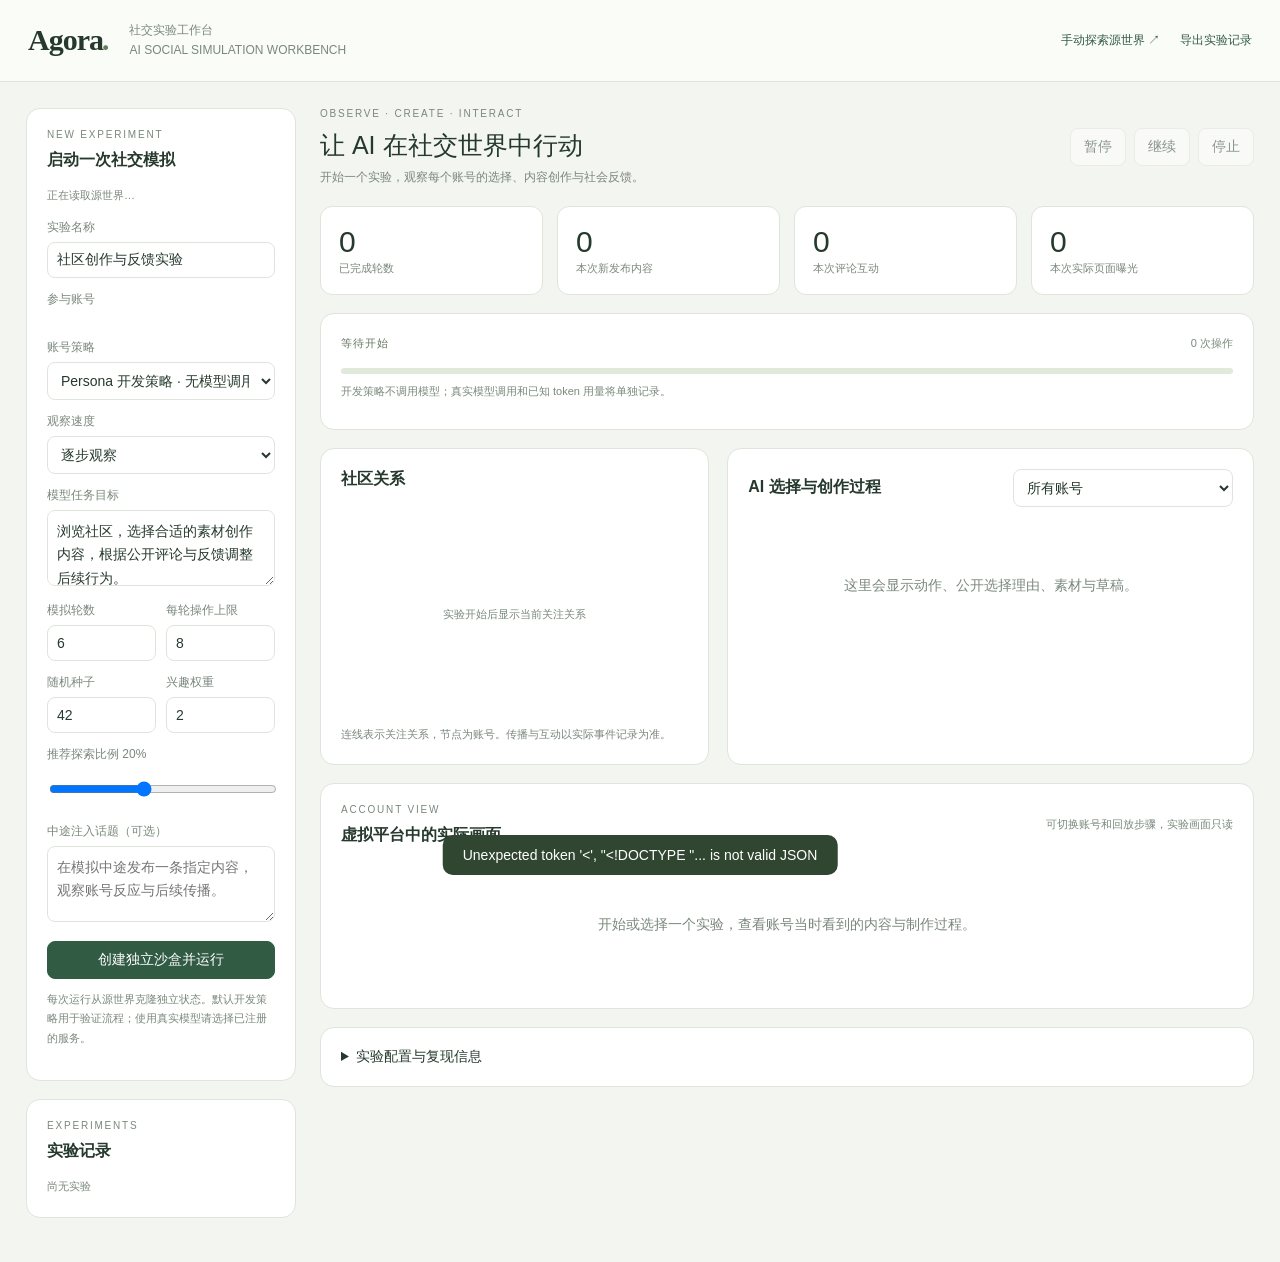
==== agora/web/experiments.html @ 3bb8d3f3 "Replace upstream runtime with native Agora experiments and creation workflows" ====
<!doctype html>
<html lang="zh-CN">
  <head>
    <meta charset="utf-8" />
    <meta name="viewport" content="width=device-width, initial-scale=1" />
    <title>Agora · 社交实验工作台</title>
    <style>
      :root {
        --bg: #f3f5f0;
        --paper: #fff;
        --line: #dfe5da;
        --ink: #26392d;
        --muted: #7a887c;
        --accent: #315b43;
        --soft: #eaf0e5;
      }
      * {
        box-sizing: border-box;
      }
      body {
        margin: 0;
        background: var(--bg);
        color: var(--ink);
        font:
          14px -apple-system,
          BlinkMacSystemFont,
          "Segoe UI",
          "PingFang SC",
          "Microsoft YaHei",
          sans-serif;
      }
      button,
      input,
      select,
      textarea {
        font: inherit;
      }
      button {
        cursor: pointer;
        border: 1px solid var(--line);
        border-radius: 8px;
        padding: 9px 13px;
        background: white;
        color: var(--ink);
      }
      button:hover {
        background: var(--soft);
      }
      button:disabled {
        opacity: 0.5;
        cursor: default;
      }
      input,
      select,
      textarea {
        width: 100%;
        padding: 9px;
        border: 1px solid var(--line);
        border-radius: 8px;
        background: white;
        color: var(--ink);
      }
      textarea {
        min-height: 76px;
        resize: vertical;
        line-height: 1.7;
      }
      a {
        color: var(--accent);
        text-decoration: none;
      }
      header {
        background: #fafcf7;
        border-bottom: 1px solid var(--line);
        padding: 20px 28px;
        display: flex;
        align-items: center;
        gap: 20px;
      }
      .brand {
        font:
          700 30px Georgia,
          serif;
        letter-spacing: -1px;
      }
      .brand i {
        color: #608058;
      }
      .tagline {
        color: var(--muted);
        font-size: 12px;
        line-height: 1.7;
      }
      .header-links {
        margin-left: auto;
        display: flex;
        gap: 20px;
        font-size: 12px;
      }
      main {
        display: grid;
        grid-template-columns: 270px minmax(0, 1fr);
        gap: 24px;
        max-width: 1680px;
        margin: auto;
        padding: 26px;
      }
      .panel {
        background: white;
        border: 1px solid var(--line);
        border-radius: 14px;
        padding: 20px;
        margin-bottom: 18px;
      }
      .panel h2,
      .panel h3 {
        margin: 0 0 15px;
        font-size: 16px;
        font-weight: 600;
      }
      .eyebrow {
        font-size: 10px;
        letter-spacing: 1.8px;
        color: var(--muted);
        margin-bottom: 10px;
      }
      .field {
        display: block;
        font-size: 12px;
        color: var(--muted);
        margin: 13px 0 6px;
      }
      .row {
        display: flex;
        gap: 10px;
        align-items: center;
      }
      .row > * {
        flex: 1;
      }
      .primary {
        background: var(--accent);
        color: white;
        border-color: var(--accent);
      }
      .primary:hover {
        background: #427157;
      }
      .wide {
        width: 100%;
        margin-top: 16px;
      }
      .agents {
        max-height: 140px;
        overflow: auto;
        padding: 6px 0;
      }
      .agent-choice {
        display: flex;
        align-items: center;
        gap: 9px;
        font-size: 12px;
        padding: 6px;
      }
      .agent-choice input {
        width: auto;
        accent-color: var(--accent);
      }
      .hint {
        font-size: 11px;
        line-height: 1.8;
        color: var(--muted);
      }
      .jobs {
        max-height: 290px;
        overflow: auto;
      }
      .job {
        border: 1px solid var(--line);
        border-radius: 9px;
        margin: 8px 0;
        padding: 10px;
        cursor: pointer;
      }
      .job.selected {
        border-color: var(--accent);
        background: #f0f5ea;
      }
      .job small {
        display: block;
        color: var(--muted);
        margin-top: 5px;
      }
      .status {
        font-size: 10px;
        background: var(--soft);
        color: var(--accent);
        border-radius: 10px;
        padding: 4px 8px;
      }
      .job-top {
        display: flex;
        align-items: center;
        justify-content: space-between;
        gap: 8px;
      }
      .main-head {
        display: flex;
        justify-content: space-between;
        align-items: center;
        margin-bottom: 20px;
        gap: 12px;
      }
      .main-head h1 {
        margin: 0;
        font-size: 25px;
        font-weight: 500;
      }
      .main-head p {
        margin: 7px 0 0;
        font-size: 12px;
        color: var(--muted);
      }
      .controls {
        display: flex;
        gap: 8px;
      }
      .metrics {
        display: grid;
        grid-template-columns: repeat(4, 1fr);
        gap: 14px;
        margin-bottom: 18px;
      }
      .metric {
        background: white;
        border: 1px solid var(--line);
        padding: 18px;
        border-radius: 12px;
      }
      .metric strong {
        font-size: 30px;
        font-weight: 500;
        display: block;
      }
      .metric small {
        color: var(--muted);
        font-size: 11px;
      }
      .progress {
        height: 6px;
        background: #e1e9da;
        border-radius: 6px;
        overflow: hidden;
        margin: 14px 0 5px;
      }
      .progress i {
        display: block;
        height: 100%;
        width: 0;
        background: #688956;
        transition: width 0.4s;
      }
      .analysis-row {
        display: grid;
        grid-template-columns: minmax(260px, 0.85fr) minmax(0, 1.15fr);
        gap: 18px;
      }
      .graph {
        height: 220px;
        display: flex;
        align-items: center;
        justify-content: center;
      }
      .graph svg {
        width: 100%;
        height: 100%;
      }
      .log {
        max-height: 270px;
        overflow: auto;
      }
      .event {
        border-left: 2px solid #dfe8d5;
        padding: 10px 12px;
        margin: 6px 0;
        font-size: 12px;
      }
      .event.creation {
        border-color: #a78746;
        background: #fcfaf1;
      }
      .event-top {
        display: flex;
        align-items: center;
        gap: 8px;
      }
      .event small {
        color: var(--muted);
      }
      .reason {
        font-size: 12px;
        color: #687661;
        line-height: 1.8;
        margin-top: 6px;
      }
      .args {
        white-space: pre-wrap;
        word-break: break-word;
        font-size: 11px;
        line-height: 1.7;
        background: #f5f7f1;
        padding: 9px;
        border-radius: 6px;
      }
      .thumbs {
        display: flex;
        gap: 5px;
        margin: 8px 0;
      }
      .thumbs img {
        height: 70px;
        width: 58px;
        object-fit: cover;
        border-radius: 5px;
      }
      .viewer-head {
        display: flex;
        justify-content: space-between;
        align-items: center;
        margin-bottom: 14px;
      }
      .viewer-head select {
        max-width: 220px;
      }
      iframe {
        width: 100%;
        height: 760px;
        border: 1px solid var(--line);
        border-radius: 10px;
        background: var(--bg);
      }
      .empty {
        padding: 50px 20px;
        text-align: center;
        color: var(--muted);
        line-height: 2;
      }
      .config {
        max-height: 250px;
        overflow: auto;
        font-size: 11px;
        white-space: pre-wrap;
        word-break: break-word;
      }
      .toast {
        position: fixed;
        bottom: 25px;
        left: 50%;
        transform: translateX(-50%);
        background: #304630;
        color: white;
        padding: 12px 20px;
        border-radius: 10px;
        display: none;
        z-index: 10;
      }
      .token-line {
        font-size: 11px;
        color: var(--muted);
        margin: 10px 0;
      }
      .chapter {
        font-size: 11px;
        color: #64755f;
        letter-spacing: 1px;
      }
      .asset-note {
        color: #9a7d45;
        font-size: 11px;
      }
      @media (max-width: 1000px) {
        main {
          grid-template-columns: 230px minmax(0, 1fr);
          padding: 18px;
          gap: 16px;
        }
        .metrics {
          grid-template-columns: repeat(2, 1fr);
        }
        .analysis-row {
          grid-template-columns: 1fr;
        }
        .header-links {
          gap: 10px;
        }
        .main-head {
          align-items: flex-start;
          flex-direction: column;
        }
      }
      @media (max-width: 660px) {
        header {
          padding: 16px;
        }
        .tagline {
          display: none;
        }
        main {
          display: block;
          padding: 14px;
        }
        .sidebar {
          display: grid;
          grid-template-columns: 1fr;
          gap: 0;
        }
        .panel {
          padding: 16px;
        }
        .main-head h1 {
          font-size: 21px;
        }
        .controls {
          flex-wrap: wrap;
        }
        .metrics {
          gap: 10px;
        }
        .metric {
          padding: 14px;
        }
        .metric strong {
          font-size: 24px;
        }
        .viewer-head {
          flex-wrap: wrap;
          gap: 10px;
        }
        iframe {
          height: 850px;
        }
        .header-links a:last-child {
          display: none;
        }
      }
    </style>
  </head>
  <body>
    <header>
      <div class="brand">Agora<i>.</i></div>
      <div class="tagline">
        社交实验工作台<br />AI SOCIAL SIMULATION WORKBENCH
      </div>
      <nav class="header-links">
        <a href="/account" target="_blank">手动探索源世界 ↗</a
        ><a id="exportLink" href="#">导出实验记录</a>
      </nav>
    </header>
    <main>
      <aside class="sidebar">
        <form class="panel" id="runForm">
          <div class="eyebrow">NEW EXPERIMENT</div>
          <h2>启动一次社交模拟</h2>
          <div class="hint" id="sourceLabel">正在读取源世界…</div>
          <label class="field" for="runName">实验名称</label
          ><input
            id="runName"
            value="社区创作与反馈实验"
            maxlength="200"
          /><label class="field">参与账号</label>
          <div class="agents" id="agents"></div>
          <label class="field" for="provider">账号策略</label
          ><select id="provider">
            <option value="development">
              Persona 开发策略 · 无模型调用
            </option></select
          ><label class="field" for="pace">观察速度</label
          ><select id="pace">
            <option value="80">逐步观察</option>
            <option value="0">快速运行</option>
            <option value="400">慢速观察</option></select
          ><label class="field" for="goal">模型任务目标</label
          ><textarea id="goal">
浏览社区，选择合适的素材创作内容，根据公开评论与反馈调整后续行为。</textarea
          >
          <div class="row">
            <div>
              <label class="field" for="ticks">模拟轮数</label
              ><input id="ticks" type="number" min="1" max="100" value="6" />
            </div>
            <div>
              <label class="field" for="steps">每轮操作上限</label
              ><input id="steps" type="number" min="1" max="30" value="8" />
            </div>
          </div>
          <div class="row">
            <div>
              <label class="field" for="seed">随机种子</label
              ><input id="seed" type="number" value="42" />
            </div>
            <div>
              <label class="field" for="interest">兴趣权重</label
              ><input
                id="interest"
                type="number"
                min="0"
                step="0.1"
                value="2"
              />
            </div>
          </div>
          <label class="field" for="explore"
            >推荐探索比例 <span id="exploreLabel">20%</span></label
          ><input
            id="explore"
            type="range"
            min="0"
            max="0.5"
            step="0.05"
            value="0.2"
          /><label class="field" for="intervention">中途注入话题（可选）</label
          ><textarea
            id="intervention"
            placeholder="在模拟中途发布一条指定内容，观察账号反应与后续传播。"
          ></textarea
          ><button class="primary wide" id="startButton">
            创建独立沙盒并运行
          </button>
          <p class="hint">
            每次运行从源世界克隆独立状态。默认开发策略用于验证流程；使用真实模型请选择已注册的服务。
          </p>
        </form>
        <div class="panel">
          <div class="eyebrow">EXPERIMENTS</div>
          <h3>实验记录</h3>
          <div class="jobs" id="jobs"><div class="hint">尚无实验</div></div>
        </div>
      </aside>
      <section>
        <div class="main-head">
          <div>
            <div class="eyebrow">OBSERVE · CREATE · INTERACT</div>
            <h1 id="runTitle">让 AI 在社交世界中行动</h1>
            <p id="runSubtitle">
              开始一个实验，观察每个账号的选择、内容创作与社会反馈。
            </p>
          </div>
          <div class="controls">
            <button id="pauseButton" disabled>暂停</button
            ><button id="resumeButton" disabled>继续</button
            ><button id="stopButton" disabled>停止</button>
          </div>
        </div>
        <div class="metrics">
          <div class="metric">
            <strong id="tickMetric">0</strong><small>已完成轮数</small>
          </div>
          <div class="metric">
            <strong id="postMetric">0</strong><small>本次新发布内容</small>
          </div>
          <div class="metric">
            <strong id="commentMetric">0</strong><small>本次评论互动</small>
          </div>
          <div class="metric">
            <strong id="exposureMetric">0</strong
            ><small>本次实际页面曝光</small>
          </div>
        </div>
        <div class="panel">
          <div class="row">
            <span class="chapter" id="runState">等待开始</span
            ><span class="hint" id="progressText" style="text-align: right"
              >0 次操作</span
            >
          </div>
          <div class="progress"><i id="progressBar"></i></div>
          <div class="token-line" id="modelUsage">
            开发策略不调用模型；真实模型调用和已知 token 用量将单独记录。
          </div>
        </div>
        <div class="analysis-row">
          <div class="panel">
            <h3>社区关系</h3>
            <div class="graph" id="graph">
              <span class="hint">实验开始后显示当前关注关系</span>
            </div>
            <div class="hint">
              连线表示关注关系，节点为账号。传播与互动以实际事件记录为准。
            </div>
          </div>
          <div class="panel">
            <div class="viewer-head">
              <h3 style="margin: 0">AI 选择与创作过程</h3>
              <select id="actorFilter">
                <option value="all">所有账号</option>
              </select>
            </div>
            <div class="log" id="events">
              <div class="empty">
                这里会显示动作、公开选择理由、素材与草稿。
              </div>
            </div>
          </div>
        </div>
        <div class="panel">
          <div class="viewer-head">
            <div>
              <div class="eyebrow">ACCOUNT VIEW</div>
              <h3 style="margin: 0">虚拟平台中的实际画面</h3>
            </div>
            <span class="hint">可切换账号和回放步骤，实验画面只读</span>
          </div>
          <div id="viewerEmpty" class="empty">
            开始或选择一个实验，查看账号当时看到的内容与制作过程。
          </div>
          <iframe id="viewer" title="AI 账号观察与回放" hidden></iframe>
        </div>
        <details class="panel">
          <summary>实验配置与复现信息</summary>
          <pre class="config" id="config">
选择实验后显示配置、种子及世界指纹。</pre
          >
        </details>
      </section>
    </main>
    <div class="toast" id="toast" role="status"></div>
    <script>
      const $ = (id) => document.getElementById(id),
        esc = (v) =>
          String(v ?? "").replace(
            /[&<>"']/g,
            (c) =>
              ({
                "&": "&amp;",
                "<": "&lt;",
                ">": "&gt;",
                '"': "&quot;",
                "'": "&#39;",
              })[c],
          );
      let selected = null,
        world = null,
        currentRun = null,
        actor = "all",
        loading = false;
      const states = {
        queued: "排队中",
        running: "运行中",
        pausing: "等待动作完成后暂停",
        paused: "已暂停",
        stopping: "停止中",
        completed: "已完成",
        canceled: "已停止",
        failed: "运行失败",
        interrupted: "进程中断，记录已保留",
      };
      const actions = {
        start_session: "开始浏览",
        view_profile: "查看个人主页",
        open_studio: "进入创作工作台",
        save_draft: "选择素材 · 保存草稿",
        publish_draft: "发布图文草稿",
        create_post: "发布内容",
        open_post: "打开内容",
        like_post: "点赞",
        create_comment: "发表评论",
        dwell: "阅读停留",
        back: "返回列表",
        refresh: "刷新推荐",
        scroll: "向下浏览",
        open_notifications: "查看通知与回复",
        follow_user: "关注作者",
        end_session: "结束会话",
        policy_failure: "策略或动作失败",
        collect_post: "收藏内容",
        not_interested: "不感兴趣",
        search: "搜索内容",
      };
      function toast(text) {
        $("toast").textContent = text;
        $("toast").style.display = "block";
        setTimeout(() => ($("toast").style.display = "none"), 3500);
      }
      async function api(path, value) {
        const r = await fetch(
          path,
          value
            ? {
                method: "POST",
                headers: { "Content-Type": "application/json" },
                body: JSON.stringify(value),
              }
            : {},
        );
        const data = await r.json();
        if (!r.ok) throw Error(data.error || "请求失败");
        return data;
      }
      function renderJobs(runs) {
        $("jobs").innerHTML =
          runs
            .map(
              (run) =>
                `<div class="job ${run.run_id === selected ? "selected" : ""}" data-run="${run.run_id}"><div class="job-top"><span>${esc(run.name)}</span><span class="status">${esc(states[run.status])}</span></div><small>${run.config.user_ids.length} 个账号 · ${run.completed_ticks}/${run.config.ticks} 轮 · ${esc(run.model)}</small></div>`,
            )
            .join("") ||
          '<div class="hint">尚无实验。创建第一个独立沙盒。</div>';
      }
      function renderGraph(run) {
        const users = run.users,
          width = 340,
          height = 210,
          cx = 170,
          cy = 100,
          radius = 76;
        const positions = {};
        users.forEach(
          (u, i) =>
            (positions[u.user_id] = {
              x:
                cx +
                radius *
                  Math.cos((2 * Math.PI * i) / users.length - Math.PI / 2),
              y:
                cy +
                radius *
                  Math.sin((2 * Math.PI * i) / users.length - Math.PI / 2),
            }),
        );
        $("graph").innerHTML =
          `<svg viewBox="0 0 ${width} ${height}" role="img" aria-label="账号关注关系">${run.graph
            .map((e) => {
              const a = positions[e.source],
                b = positions[e.target];
              return a && b
                ? `<line x1="${a.x}" y1="${a.y}" x2="${b.x}" y2="${b.y}" stroke="#c6d4b9" stroke-width="1.5"/>`
                : "";
            })
            .join("")}${users
            .map((u) => {
              const p = positions[u.user_id],
                active = run.config.user_ids.includes(u.user_id);
              return `<g><circle cx="${p.x}" cy="${p.y}" r="13" fill="${active ? "#608152" : "#d7dfce"}"/><text x="${p.x}" y="${p.y + 4}" text-anchor="middle" fill="white" font-size="10">${u.user_id}</text><text x="${p.x}" y="${p.y + 27}" text-anchor="middle" fill="#72816d" font-size="10">${esc(u.name)}</text></g>`;
            })
            .join("")}</svg>`;
      }
      function renderEvents(run) {
        const names = Object.fromEntries(
          run.users.map((u) => [u.user_id, u.name]),
        );
        const events = run.events
          .filter((e) => actor === "all" || e.user_id === Number(actor))
          .slice(-160);
        $("events").innerHTML =
          events
            .map((e) => {
              const a = e.action,
                args = a.arguments,
                creation = [
                  "save_draft",
                  "create_post",
                  "publish_draft",
                ].includes(a.action_type),
                specs = args.assets || e.result.creation?.assets || [];
              return `<div class="event ${creation ? "creation" : ""}"><div class="event-top"><b>${esc(names[e.user_id] || e.user_id)}</b><span>${esc(actions[a.action_type] || a.action_type)}</span><small>tick ${e.tick} · #${e.step}</small></div>${a.rationale ? `<div class="reason">${esc(a.rationale)}</div>` : ""}${specs.length ? `<div class="thumbs">${specs.map((s) => `<img src="/api/run-media?run=${run.run_id}&id=${encodeURIComponent(s.asset_id)}" alt="选择的素材" loading="lazy">`).join("")}</div><div class="asset-note">素材顺序已记录 · ${specs.length} 项</div>` : ""}<details><summary class="hint">动作参数与结果</summary><pre class="args">${esc(JSON.stringify({ arguments: args, result: e.result }, null, 2))}</pre></details></div>`;
            })
            .join("") || '<div class="hint">账号还没有开始行动。</div>';
        if (run.status === "running")
          $("events").scrollTop = $("events").scrollHeight;
      }
      function render(run) {
        currentRun = run;
        $("runTitle").textContent = run.name;
        $("runSubtitle").textContent =
          `${run.config.user_ids.length} 个账号 · seed ${run.config.seed} · ${run.model} · 独立沙盒 ${run.run_id}`;
        $("tickMetric").textContent = run.completed_ticks;
        $("postMetric").textContent = run.metrics.created_posts;
        $("commentMetric").textContent = run.metrics.comments;
        $("exposureMetric").textContent = run.metrics.exposures;
        $("runState").textContent =
          states[run.status] + (run.error_type ? " · " + run.error_type : "");
        $("progressText").textContent =
          `${run.attempted_actions}/${run.total_actions} 次操作上限 · ${run.failure_count || 0} 次失败`;
        $("progressBar").style.width =
          Math.min(100, (run.attempted_actions / run.total_actions) * 100) +
          "%";
        $("modelUsage").textContent =
          `草稿 ${run.metrics.drafts} 份 · 模型调用 ${run.metrics.model_calls} 次 · 已知输入/输出 token ${run.metrics.input_tokens}/${run.metrics.output_tokens}`;
        $("pauseButton").disabled = !["queued", "running"].includes(run.status);
        $("resumeButton").disabled = !["paused", "pausing"].includes(
          run.status,
        );
        $("stopButton").disabled = ![
          "queued",
          "running",
          "paused",
          "pausing",
        ].includes(run.status);
        $("config").textContent = JSON.stringify(
          {
            config: run.config,
            initial_database_sha256: run.initial_database_sha256,
            config_sha256: run.config_sha256,
            provider_config_sha256: run.provider_config_sha256,
            created_at: run.created_at,
            finished_at: run.finished_at,
            report: run.report,
          },
          null,
          2,
        );
        const prev = $("actorFilter").value;
        $("actorFilter").innerHTML =
          '<option value="all">所有账号</option>' +
          run.users
            .filter((u) => run.config.user_ids.includes(u.user_id))
            .map((u) => `<option value="${u.user_id}">${esc(u.name)}</option>`)
            .join("");
        if ([...$("actorFilter").options].some((o) => o.value === prev))
          $("actorFilter").value = prev;
        else actor = "all";
        renderGraph(run);
        renderEvents(run);
        const uid = actor === "all" ? run.config.user_ids[0] : Number(actor),
          src = "/account?run=" + run.run_id + "&actor=" + uid;
        if ($("viewer").getAttribute("src") !== src) $("viewer").src = src;
        $("viewer").hidden = false;
        $("viewerEmpty").hidden = true;
      }
      async function refresh() {
        if (loading) return;
        loading = true;
        try {
          const data = await api("/api/runs");
          renderJobs(data.runs);
          if (selected) render(await api("/api/runs/" + selected));
          if (!selected && data.runs.length) {
            selected = data.runs[0].run_id;
            render(await api("/api/runs/" + selected));
            renderJobs(data.runs);
          }
        } catch (e) {
          toast(e.message);
        } finally {
          loading = false;
        }
      }
      $("explore").oninput = () =>
        ($("exploreLabel").textContent =
          Math.round(Number($("explore").value) * 100) + "%");
      $("jobs").onclick = async (e) => {
        const row = e.target.closest("[data-run]");
        if (row) {
          selected = row.dataset.run;
          actor = "all";
          await refresh();
        }
      };
      $("actorFilter").onchange = () => {
        actor = $("actorFilter").value;
        if (currentRun) render(currentRun);
      };
      for (const [id, command] of [
        ["pauseButton", "pause"],
        ["resumeButton", "resume"],
        ["stopButton", "stop"],
      ])
        $(id).onclick = async () => {
          try {
            await api("/api/runs/" + selected + "/control", { command });
            await refresh();
          } catch (e) {
            toast(e.message);
          }
        };
      $("runForm").onsubmit = async (e) => {
        e.preventDefault();
        $("startButton").disabled = true;
        try {
          const user_ids = [
            ...document.querySelectorAll("[name=agent]:checked"),
          ].map((el) => Number(el.value));
          const ticks = Number($("ticks").value),
            event = $("intervention").value.trim();
          const value = {
            name: $("runName").value,
            user_ids,
            ticks,
            steps_per_tick: Number($("steps").value),
            seed: Number($("seed").value),
            provider_id: $("provider").value,
            pace_ms: Number($("pace").value),
            goal: $("goal").value,
            recommendation: {
              topic_weight: Number($("interest").value),
              exploration_fraction: Number($("explore").value),
            },
            events:
              event && user_ids.length
                ? [
                    {
                      tick: Math.floor(ticks / 2),
                      user_id: user_ids[0],
                      body: event,
                      topics: ["社区讨论"],
                    },
                  ]
                : [],
          };
          const run = await api("/api/runs", value);
          selected = run.run_id;
          actor = "all";
          await refresh();
          toast("独立沙盒已创建，模拟开始运行。");
        } catch (e) {
          toast(e.message);
        } finally {
          $("startButton").disabled = false;
        }
      };
      $("exportLink").onclick = async (e) => {
        e.preventDefault();
        if (!selected) return toast("请先选择实验");
        const run = await api("/api/runs/" + selected + "/export");
        const url = URL.createObjectURL(
          new Blob([JSON.stringify(run, null, 2)], {
            type: "application/json",
          }),
        );
        const a = document.createElement("a");
        a.href = url;
        a.download = "agora-" + selected + ".json";
        a.click();
        URL.revokeObjectURL(url);
      };
      (async () => {
        try {
          world = await api("/api/world");
          $("sourceLabel").textContent =
            `源世界 ${world.world_id} · ${world.preset} · ${world.users.length} 个账号`;
          $("agents").innerHTML = world.users
            .map(
              (u, i) =>
                `<label class="agent-choice"><input name="agent" type="checkbox" value="${u.user_id}" ${i < 4 ? "checked" : ""}><span>${esc(u.name)}</span></label>`,
            )
            .join("");
          const data = await api("/api/runs");
          $("provider").innerHTML =
            '<option value="development">Persona 开发策略 · 无模型调用</option>' +
            data.providers
              .map(
                (p) =>
                  `<option value="${esc(p.provider_id)}" ${!p.credential_available ? "disabled" : ""}>${esc(p.model_id)}${!p.credential_available ? " · 未配置凭据" : ""}</option>`,
              )
              .join("");
          await refresh();
        } catch (e) {
          toast(e.message);
        }
      })();
      setInterval(refresh, 1800);
    </script>
  </body>
</html>
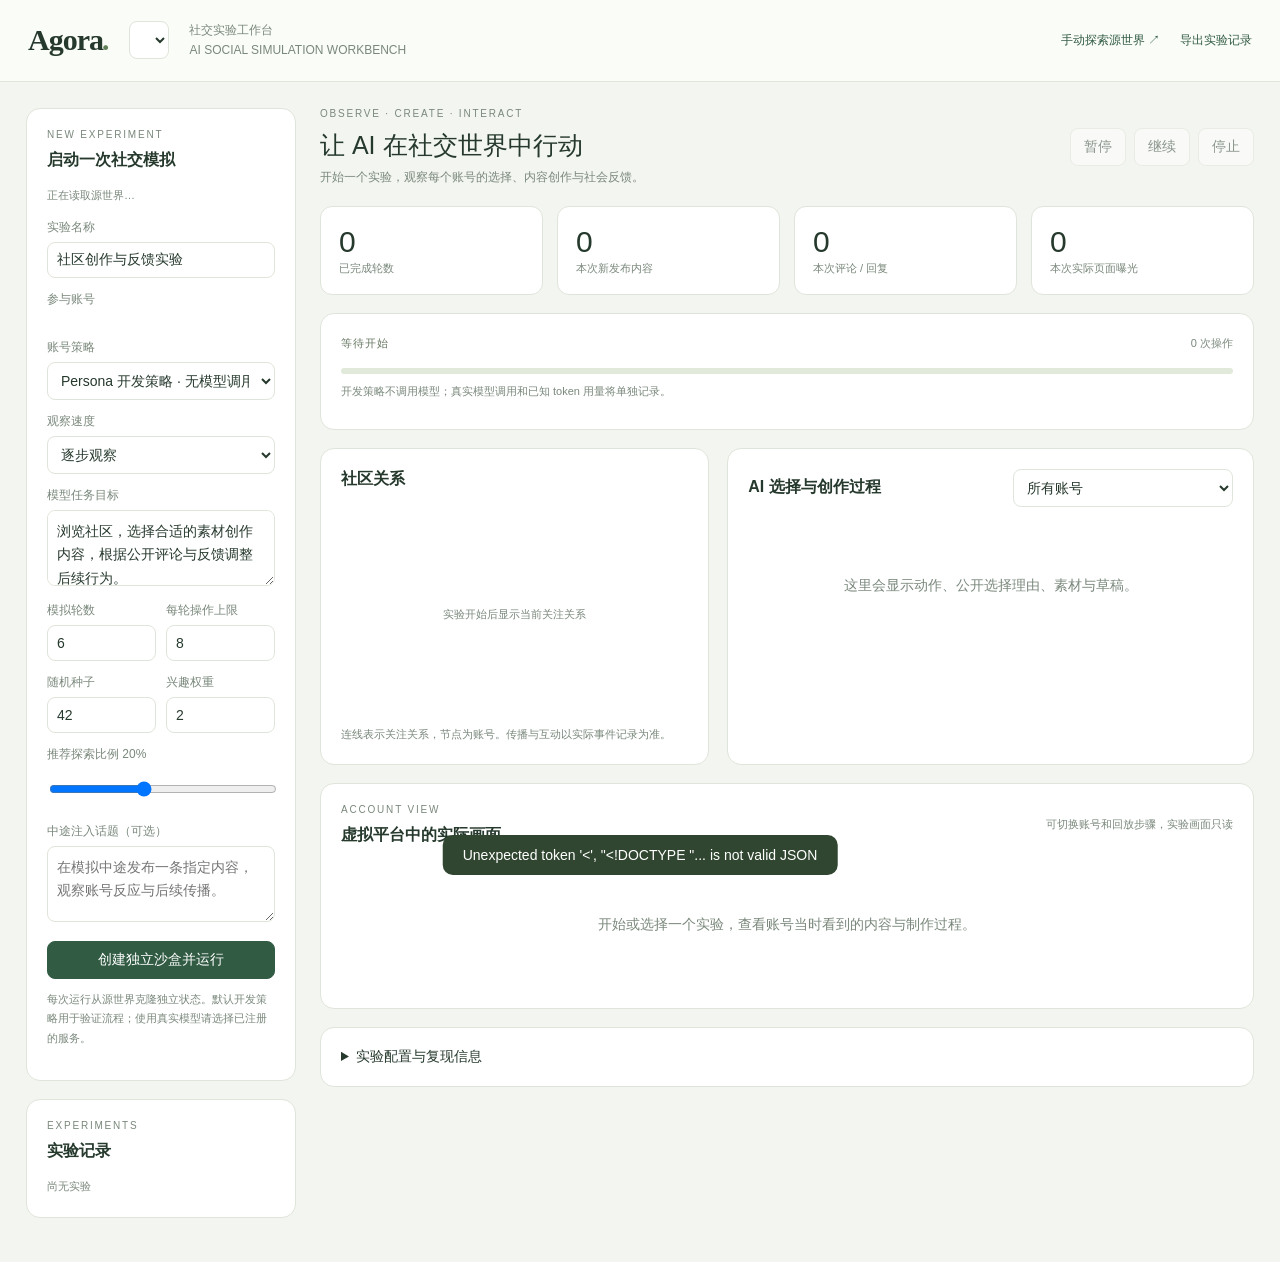
==== commit 5c6d9c50: "Build native Xiaohongshu, X and Reddit platforms with AI account API" ====
--- a/agora/web/experiments.html
+++ b/agora/web/experiments.html
@@ -448,6 +448,11 @@
   <body>
     <header>
       <div class="brand">Agora<i>.</i></div>
+      <select
+        id="platformSelect"
+        aria-label="选择社媒平台"
+        style="width: auto; max-width: 170px"
+      ></select>
       <div class="tagline">
         社交实验工作台<br />AI SOCIAL SIMULATION WORKBENCH
       </div>
@@ -481,8 +486,7 @@
             <option value="400">慢速观察</option></select
           ><label class="field" for="goal">模型任务目标</label
           ><textarea id="goal">
-浏览社区，选择合适的素材创作内容，根据公开评论与反馈调整后续行为。</textarea
-          >
+浏览社区，选择合适的素材创作内容，根据公开评论与反馈调整后续行为。</textarea>
           <div class="row">
             <div>
               <label class="field" for="ticks">模拟轮数</label
@@ -559,7 +563,7 @@
             <strong id="postMetric">0</strong><small>本次新发布内容</small>
           </div>
           <div class="metric">
-            <strong id="commentMetric">0</strong><small>本次评论互动</small>
+            <strong id="commentMetric">0</strong><small>本次评论 / 回复</small>
           </div>
           <div class="metric">
             <strong id="exposureMetric">0</strong
@@ -618,8 +622,7 @@
         <details class="panel">
           <summary>实验配置与复现信息</summary>
           <pre class="config" id="config">
-选择实验后显示配置、种子及世界指纹。</pre
-          >
+选择实验后显示配置、种子及世界指纹。</pre>
         </details>
       </section>
     </main>
@@ -638,7 +641,8 @@
                 "'": "&#39;",
               })[c],
           );
-      let selected = null,
+      let selectedPlatform = null,
+        selected = null,
         world = null,
         currentRun = null,
         actor = "all",
@@ -682,6 +686,15 @@
         setTimeout(() => ($("toast").style.display = "none"), 3500);
       }
       async function api(path, value) {
+        if (
+          selectedPlatform &&
+          path.startsWith("/api/") &&
+          path !== "/api/platforms"
+        )
+          path +=
+            (path.includes("?") ? "&" : "?") +
+            "platform=" +
+            encodeURIComponent(selectedPlatform);
         const r = await fetch(
           path,
           value
@@ -775,7 +788,8 @@
           `${run.config.user_ids.length} 个账号 · seed ${run.config.seed} · ${run.model} · 独立沙盒 ${run.run_id}`;
         $("tickMetric").textContent = run.completed_ticks;
         $("postMetric").textContent = run.metrics.created_posts;
-        $("commentMetric").textContent = run.metrics.comments;
+        $("commentMetric").textContent =
+          run.metrics.comments + (run.metrics.replies || 0);
         $("exposureMetric").textContent = run.metrics.exposures;
         $("runState").textContent =
           states[run.status] + (run.error_type ? " · " + run.error_type : "");
@@ -933,8 +947,40 @@
         a.click();
         URL.revokeObjectURL(url);
       };
+      async function loadPlatform() {
+        world = await api("/api/world");
+        $("sourceLabel").textContent =
+          `源世界 ${world.world_id} · ${world.preset} · ${world.users.length} 个账号`;
+        $("agents").innerHTML = world.users
+          .map(
+            (u, i) =>
+              `<label class="agent-choice"><input name="agent" type="checkbox" value="${u.user_id}" ${i < 4 ? "checked" : ""}><span>${esc(u.name)}</span></label>`,
+          )
+          .join("");
+        document.querySelector(".header-links a").href =
+          "/account?platform=" + encodeURIComponent(selectedPlatform);
+        selected = null;
+        currentRun = null;
+        actor = "all";
+        $("viewer").hidden = true;
+        $("viewerEmpty").hidden = false;
+        await refresh();
+      }
+      $("platformSelect").onchange = async () => {
+        selectedPlatform = $("platformSelect").value;
+        await loadPlatform();
+      };
       (async () => {
         try {
+          const platforms = await api("/api/platforms");
+          selectedPlatform = platforms.default;
+          $("platformSelect").innerHTML = platforms.platforms
+            .map(
+              (p) =>
+                `<option value="${p.platform}">${esc(p.display_name)}</option>`,
+            )
+            .join("");
+          $("platformSelect").value = selectedPlatform;
           world = await api("/api/world");
           $("sourceLabel").textContent =
             `源世界 ${world.world_id} · ${world.preset} · ${world.users.length} 个账号`;
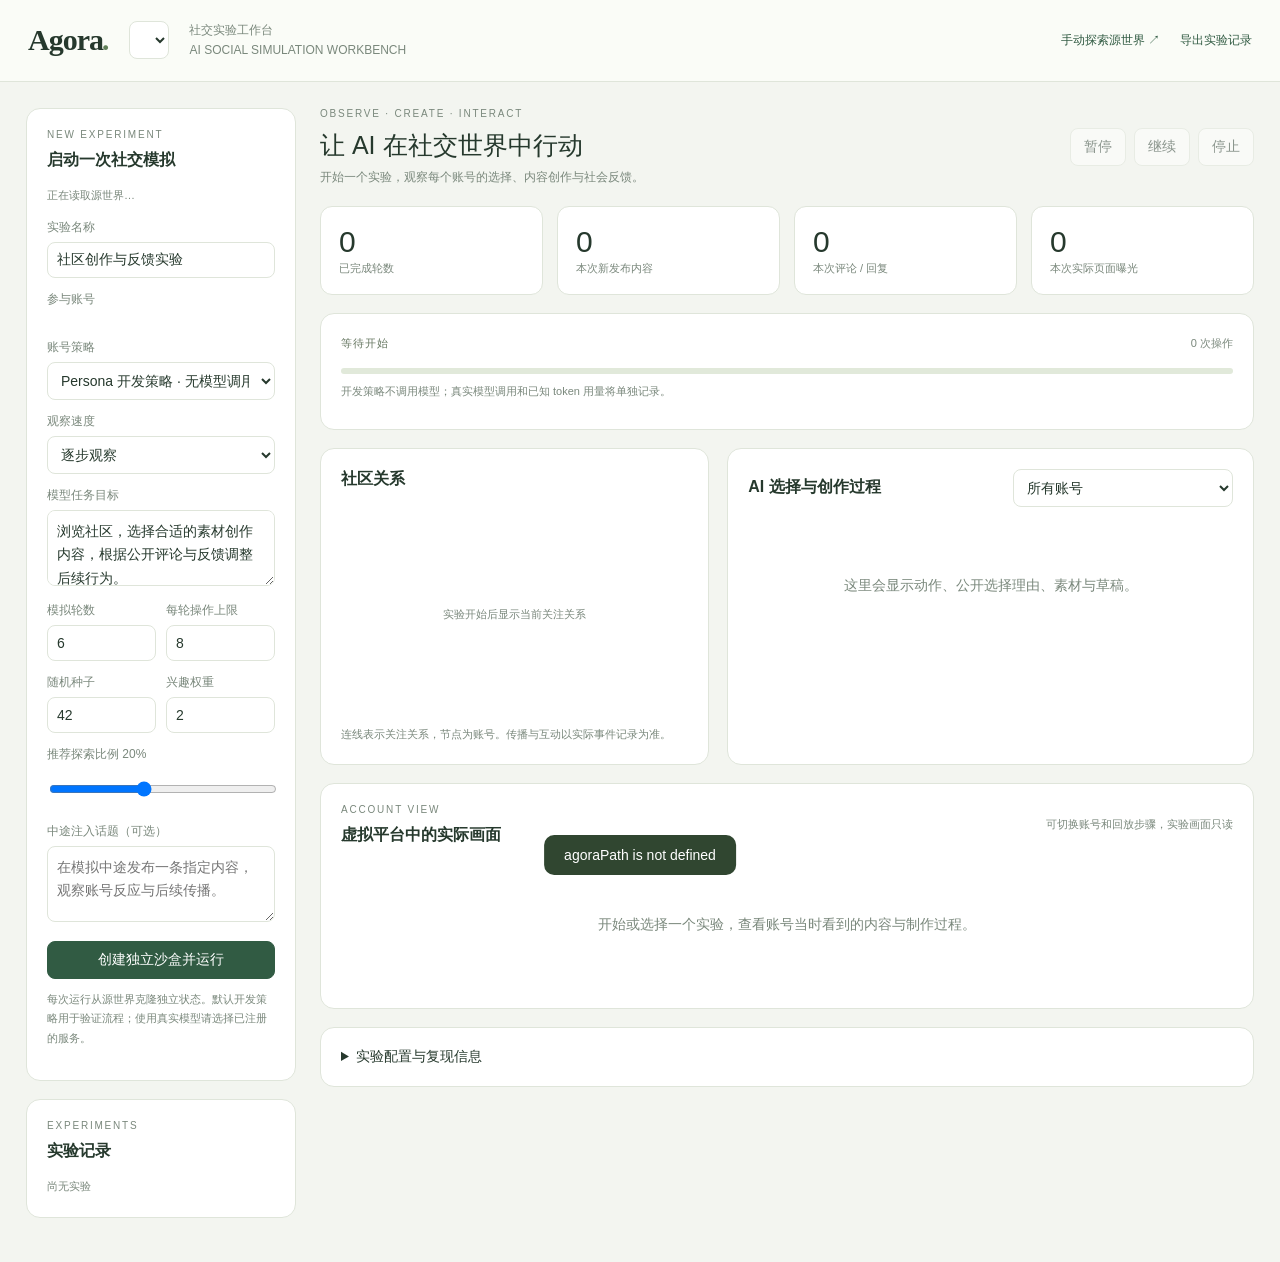
==== commit 3f5a1955: "Deploy IAP developer workspace and synchronized agent viewer" ====
--- a/agora/web/experiments.html
+++ b/agora/web/experiments.html
@@ -696,7 +696,7 @@
             "platform=" +
             encodeURIComponent(selectedPlatform);
         const r = await fetch(
-          path,
+          agoraPath(path),
           value
             ? {
                 method: "POST",
@@ -836,7 +836,7 @@
         renderGraph(run);
         renderEvents(run);
         const uid = actor === "all" ? run.config.user_ids[0] : Number(actor),
-          src = "/account?run=" + run.run_id + "&actor=" + uid;
+          src = agoraPath("/account?run=" + run.run_id + "&actor=" + uid);
         if ($("viewer").getAttribute("src") !== src) $("viewer").src = src;
         $("viewer").hidden = false;
         $("viewerEmpty").hidden = true;
@@ -957,8 +957,9 @@
               `<label class="agent-choice"><input name="agent" type="checkbox" value="${u.user_id}" ${i < 4 ? "checked" : ""}><span>${esc(u.name)}</span></label>`,
           )
           .join("");
-        document.querySelector(".header-links a").href =
-          "/account?platform=" + encodeURIComponent(selectedPlatform);
+        document.querySelector(".header-links a").href = agoraPath(
+          "/account?platform=" + encodeURIComponent(selectedPlatform),
+        );
         selected = null;
         currentRun = null;
         actor = "all";
